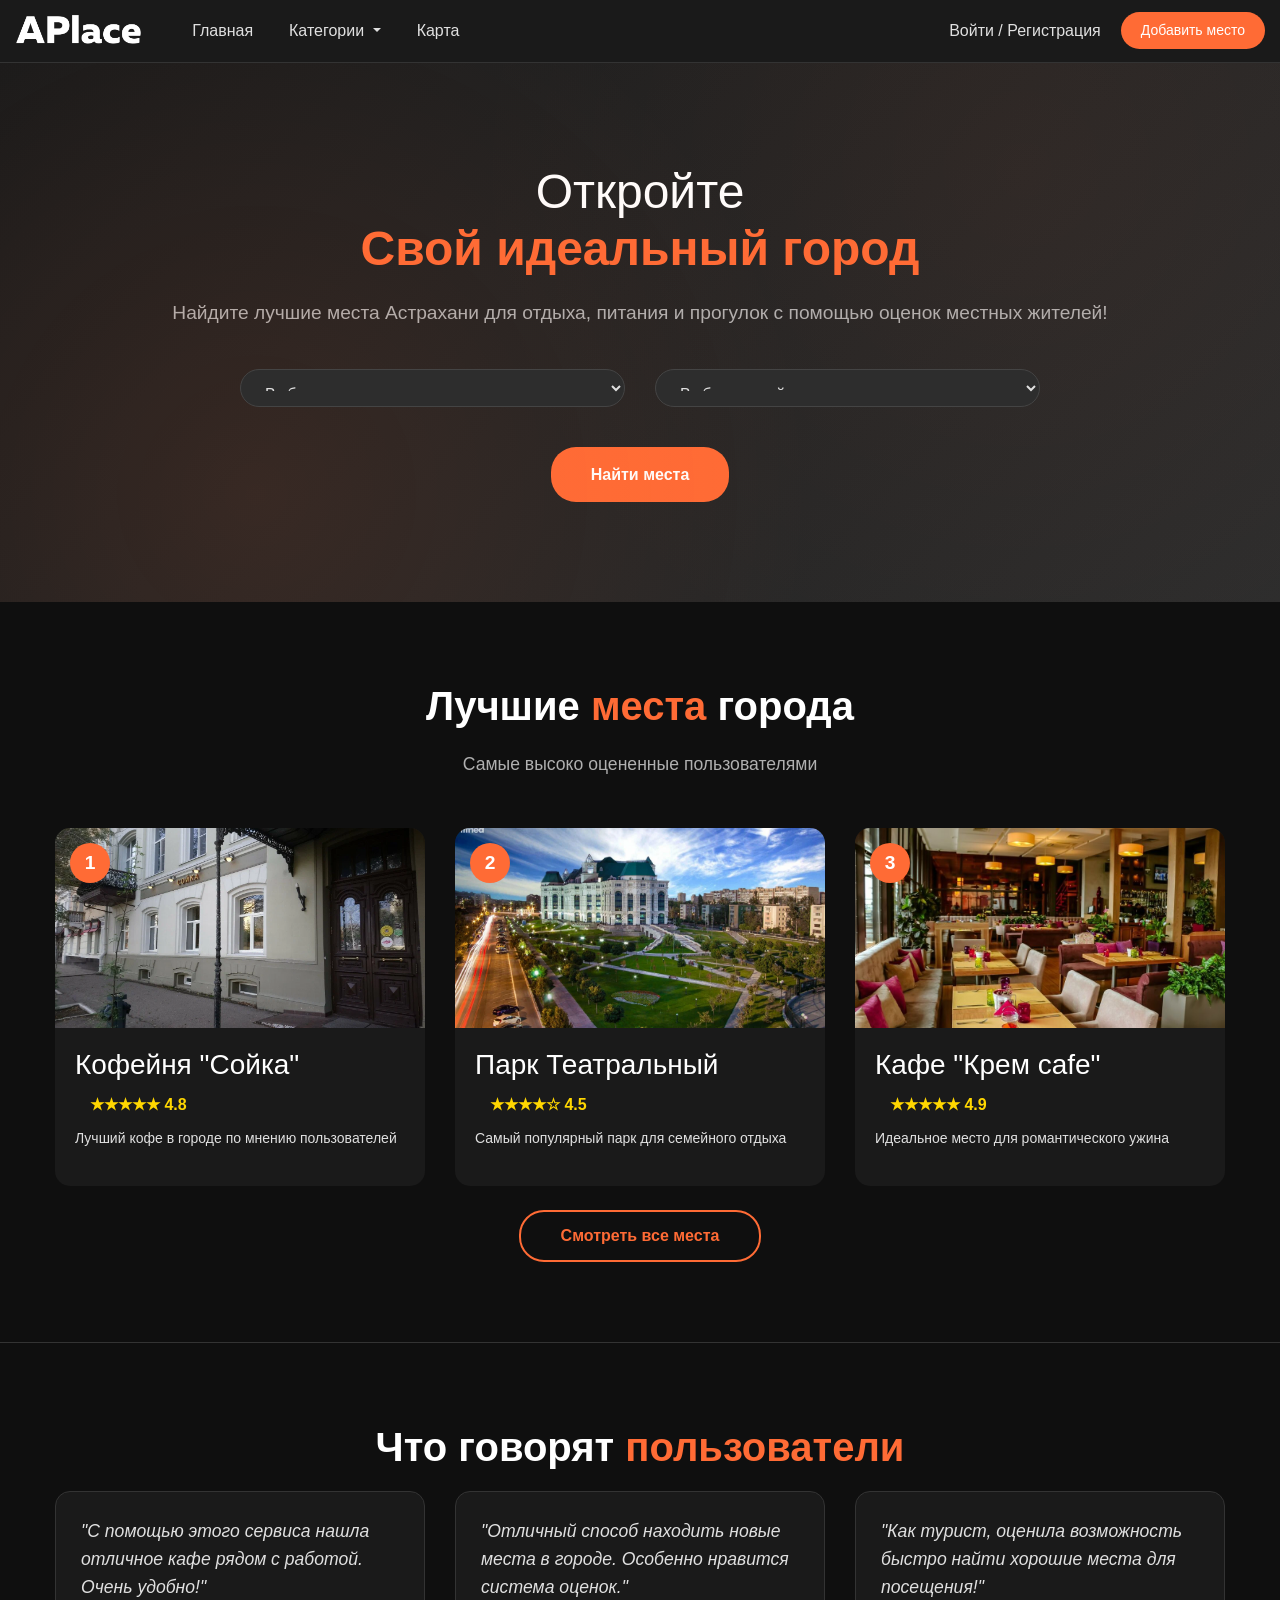
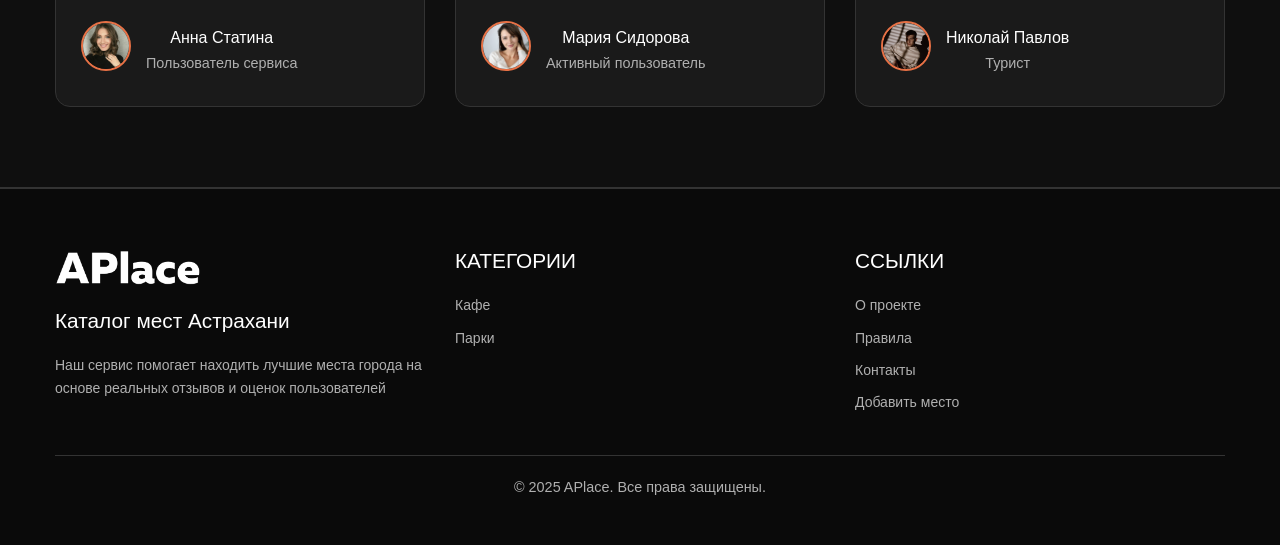
==== index.html @ 0ad6024b "Add files via upload" ====
<!DOCTYPE html>
<html lang="ru">
<head>
    <meta charset="utf-8">
    <meta name="viewport" content="width=device-width, initial-scale=1">
    <title>APlace - Каталог мест Астрахани</title>
    <link rel="stylesheet" href="css/bootstrap.min.css">
    <link rel="stylesheet" href="css/style.css">
</head>

<body>

<header class="header_section">
    <nav class="navbar navbar-expand-lg navbar-light bg-light">
        <div class="container-fluid">
            <a class="navbar-brand" href="index.html">
                <img src="images/logo.png" alt="APlace" class="logo">
            </a>
            <button class="navbar-toggler" type="button" data-toggle="collapse" data-target="#navbarNavDropdown" aria-controls="navbarNavDropdown" aria-expanded="false" aria-label="Toggle navigation">
                <span class="navbar-toggler-icon"></span>
            </button>
            <div class="collapse navbar-collapse" id="navbarNavDropdown">
                <ul class="navbar-nav mr-auto">
                    <li class="nav-item active">
                        <a class="nav-link" href="index.html">Главная</a>
                    </li>
                    <li class="nav-item dropdown">
                        <a class="nav-link dropdown-toggle" href="#" id="navbarDropdownMenuLink" role="button" data-toggle="dropdown" aria-haspopup="true" aria-expanded="false">
                            Категории
                        </a>
                        <div class="dropdown-menu" aria-labelledby="navbarDropdownMenuLink">
                            <a class="dropdown-item" href="catalog.html?category=cafe">Кафе</a>
                            <a class="dropdown-item" href="catalog.html?category=park">Парки</a>
                            <div class="dropdown-divider"></div>
                            <a class="dropdown-item" href="catalog.html">Все категории</a>
                        </div>
                    </li>
                    <li class="nav-item">
                        <a class="nav-link" href="map.html">Карта</a>
                    </li>
                </ul>
                <div class="navbar-actions">
                    <a href="login.html" class="login-text">Войти / Регистрация</a>
                    <a href="add-place.html" class="btn btn-primary">Добавить место</a>
                </div>
            </div>
        </div>
    </nav>
</header>

    <section class="banner_section">
        <div class="container">
            <h1 class="discover_text">Откройте</h1>
            <h1 class="amazing_text">Свой идеальный город</h1>
            <p class="find_text">Найдите лучшие места Астрахани для отдыха, питания и прогулок с помощью оценок местных жителей!</p>
            
            <div class="search-section">
                <form id="searchForm" action="catalog.html" method="get">
                    <div class="row">
                        <div class="col-md-6">
                            <select class="form-control" name="category" id="categorySelect">
                                <option value="">Выберите категорию</option>
                                <option value="cafe">Кафе</option>
                                <option value="park">Парки</option>
                            </select>
                        </div>
                        <div class="col-md-6">
                            <select class="form-control" name="district" id="districtSelect">
                                <option value="">Выберите район</option>
                                <option value="kirov">Кировский</option>
                                <option value="lenin">Ленинский</option>
                            </select>
                        </div>
                    </div>
                    <div class="search-button">
                        <button type="submit" class="btn-search">Найти места</button>
                    </div>
                </form>
            </div>
        </div>
    </section>

    
    <section class="top_places_section">
        <div class="container">
            <h2 class="section-title">Лучшие <span>места</span> города</h2>
            <p class="section-subtitle">Самые высоко оцененные пользователями</p>
            
            <div class="row">
                <div class="col-md-4">
                    <a href="place.html?id=1" class="top-place-card">
                        <div class="place-rank">1</div>
                        <img src="images/m1.webp" alt="Кофейня Сойка">
                        <div class="place-info">
                            <h3>Кофейня "Сойка"</h3>
                            <div class="place-rating">★★★★★ 4.8</div>
                            <p>Лучший кофе в городе по мнению пользователей</p>
                        </div>
                    </a>
                </div>
                <div class="col-md-4">
                    <a href="place.html?id=2" class="top-place-card">
                        <div class="place-rank">2</div>
                        <img src="images/m2.webp" alt="Парк Театральный">
                        <div class="place-info">
                            <h3>Парк Театральный</h3>
                            <div class="place-rating">★★★★☆ 4.5</div>
                            <p>Самый популярный парк для семейного отдыха</p>
                        </div>
                    </a>
                </div>
                <div class="col-md-4">
                    <a href="place.html?id=3" class="top-place-card">
                        <div class="place-rank">3</div>
                        <img src="images/m3.jpeg" alt="Крем cafe">
                        <div class="place-info">
                            <h3>Кафе "Крем cafe"</h3>
                            <div class="place-rating">★★★★★ 4.9</div>
                            <p>Идеальное место для романтического ужина</p>
                        </div>
                    </a>
                </div>
            </div>
            
            <div class="text-center mt-4">
                <a href="catalog.html" class="btn btn-view-all">Смотреть все места</a>
            </div>
        </div>
    </section>

    <section class="reviews_section">
        <div class="container">
            <h2 class="section-title">Что говорят <span>пользователи</span></h2>
            <div class="row">
                <div class="col-md-4">
                    <div class="review-card">
                        <div class="review-text">
                            "С помощью этого сервиса нашла отличное кафе рядом с работой. Очень удобно!"
                        </div>
                        <div class="review-author">
                            <img src="images/user.webp" alt="Анна">
                            <div>
                                <h4>Анна Статина</h4>
                                <p>Пользователь сервиса</p>
                            </div>
                        </div>
                    </div>
                </div>
                <div class="col-md-4">
                    <div class="review-card">
                        <div class="review-text">
                            "Отличный способ находить новые места в городе. Особенно нравится система оценок."
                        </div>
                        <div class="review-author">
                            <img src="images/user2.jpg" alt="Мария">
                            <div>
                                <h4>Мария Сидорова</h4>
                                <p>Активный пользователь</p>
                            </div>
                        </div>
                    </div>
                </div>
                <div class="col-md-4">
                    <div class="review-card">
                        <div class="review-text">
                            "Как турист, оценила возможность быстро найти хорошие места для посещения!"
                        </div>
                        <div class="review-author">
                            <img src="images/user3.jpg" alt="Николай">
                            <div>
                                <h4>Николай Павлов</h4>
                                <p>Турист</p>
                            </div>
                        </div>
                    </div>
                </div>
            </div>
        </div>
    </section>

    <footer class="footer_section">
        <div class="container">
            <div class="row">
                <div class="col-md-4">
                    <img src="images/logo.png" alt="APlace" class="footer-logo">
                    <h3>Каталог мест Астрахани</h3>
                    <p>Наш сервис помогает находить лучшие места города на основе реальных отзывов и оценок пользователей</p>
                </div>
                <div class="col-md-4">
                    <h3>КАТЕГОРИИ</h3>
                    <div class="footer-links">
                        <a href="catalog.html?category=cafe">Кафе</a>
                        <a href="catalog.html?category=park">Парки</a>
                    </div>
                </div>
                <div class="col-md-4">
                    <h3>ССЫЛКИ</h3>
                    <div class="footer-links">
                        <a href="about.html">О проекте</a>
                        <a href="rules.html">Правила</a>
                        <a href="contact.html">Контакты</a>
                        <a href="add-place.html">Добавить место</a>
                    </div>
                </div>
            </div>
            <div class="copyright">
                <p>© 2025 APlace. Все права защищены.</p>
            </div>
        </div>
    </footer>

    <script src="js/jquery.min.js"></script>
    <script src="js/popper.min.js"></script>
    <script src="js/bootstrap.bundle.min.js"></script>
    
</body>
</html>
---- css/style.css ----
/* style.css */
* {
    box-sizing: border-box;
    transition: ease all 0.3s;
}

body {
    color: #e0e0e0;
    font-size: 14px;
    font-family: 'Poppins', sans-serif;
    line-height: 1.6;
    font-weight: normal;
    margin: 0;
    padding: 0;
    background: #0f0f0f;
}

/* Header - FIXED DARK VERSION */
.header_section {
    background: #1a1a1a !important;
    padding: 10px 0;
    width: 100%;
    border-bottom: 1px solid #333;
}

.navbar {
    padding: 0;
    background: #1a1a1a !important;
}

.bg-light {
    background-color: #1a1a1a !important;
}

.navbar-light {
    background-color: #1a1a1a !important;
}

.navbar-light .navbar-toggler {
    border-color: #444;
    background: #2d2d2d;
}

.navbar-light .navbar-toggler-icon {
    background-image: url("data:image/svg+xml,%3csvg xmlns='http://www.w3.org/2000/svg' viewBox='0 0 30 30'%3e%3cpath stroke='rgba%28255, 255, 255, 0.8%29' stroke-linecap='round' stroke-miterlimit='10' stroke-width='2' d='M4 7h22M4 15h22M4 23h22'/%3e%3c/svg%3e");
}

.navbar-brand {
    padding: 0;
    margin-right: 30px;
}

.navbar-brand img,
.logo img {
    max-height: 35px !important;
    width: auto !important;
    height: auto !important;
    filter: brightness(0) invert(1);
}

.navbar-nav .nav-link {
    color: #e0e0e0 !important;
    font-weight: 500;
    margin: 0 10px;
    font-size: 16px;
}

.navbar-nav .nav-link:hover {
    color: #ff6b35 !important;
}

.navbar-actions {
    display: flex;
    align-items: center;
    gap: 20px;
}

.login-text {
    color: #e0e0e0;
    font-weight: 500;
    text-decoration: none;
    font-size: 16px;
}

.login-text:hover {
    color: #ff6b35;
    text-decoration: none;
}

.btn-primary {
    background: #ff6b35;
    border: none;
    border-radius: 25px;
    padding: 8px 20px;
    font-size: 14px;
    color: white;
}

.btn-primary:hover {
    background: #e55a2b;
    color: white;
}

/* Dropdown styles */
.dropdown-menu {
    border: 1px solid #333;
    box-shadow: 0 5px 15px rgba(0,0,0,0.3);
    border-radius: 10px;
    background: #1a1a1a;
}

.dropdown-item {
    padding: 8px 20px;
    color: #e0e0e0;
}

.dropdown-item:hover {
    background: #2d2d2d;
    color: #ff6b35;
}

/* Banner */
.banner_section {
    background: linear-gradient(135deg, #1a1a1a 0%, #2d2d2d 100%);
    color: white;
    padding: 100px 0;
    text-align: center;
    position: relative;
    overflow: hidden;
}

.banner_section::before {
    content: '';
    position: absolute;
    top: 0;
    left: 0;
    right: 0;
    bottom: 0;
    background: 
        radial-gradient(circle at 20% 80%, rgba(255, 107, 53, 0.1) 0%, transparent 50%),
        radial-gradient(circle at 80% 20%, rgba(255, 107, 53, 0.05) 0%, transparent 50%);
    pointer-events: none;
}

.discover_text {
    font-size: 3rem;
    font-weight: 300;
    margin-bottom: 0;
    color: #ffffff;
}

.amazing_text {
    font-size: 3rem;
    font-weight: 700;
    color: #ff6b35;
    margin-bottom: 20px;
}

.find_text {
    font-size: 1.2rem;
    margin-bottom: 40px;
    color: #b0b0b0;
}

.search-section {
    max-width: 800px;
    margin: 0 auto;
}

.form-control {
    border-radius: 25px;
    border: 1px solid #444;
    padding: 15px 20px;
    margin-bottom: 20px;
    font-size: 16px;
    background: #2d2d2d;
    color: #e0e0e0;
}

.form-control:focus {
    border-color: #ff6b35;
    background: #333;
    color: #ffffff;
    box-shadow: 0 0 0 0.2rem rgba(255, 107, 53, 0.25);
}

.btn-search {
    background: #ff6b35;
    color: white;
    padding: 15px 40px;
    border-radius: 25px;
    font-weight: 600;
    text-decoration: none;
    display: inline-block;
    margin-top: 20px;
    border: none;
    font-size: 16px;
}

.btn-search:hover {
    background: #e55a2b;
    color: white;
    text-decoration: none;
}

/* Sections */
.section-title {
    text-align: center;
    font-size: 2.5rem;
    margin-bottom: 20px;
    font-weight: 700;
    color: #ffffff;
}

.section-title span {
    color: #ff6b35;
}

.section-subtitle {
    text-align: center;
    color: #b0b0b0;
    margin-bottom: 50px;
    font-size: 1.1rem;
}

/* How it works */
.work_section {
    background: #1a1a1a;
    padding: 80px 0;
    border-bottom: 1px solid #333;
}

.step-item {
    text-align: center;
    padding: 30px 20px;
}

.step-number {
    background: #ff6b35;
    color: white;
    width: 60px;
    height: 60px;
    border-radius: 50%;
    display: flex;
    align-items: center;
    justify-content: center;
    font-size: 1.5rem;
    font-weight: bold;
    margin: 0 auto 20px;
}

.step-item h3 {
    font-size: 1.3rem;
    margin-bottom: 15px;
    color: #ffffff;
}

.step-item p {
    color: #b0b0b0;
    line-height: 1.6;
}

/* Places */
.places_section {
    padding: 80px 0;
    background: #0f0f0f;
    border-bottom: 1px solid #333;
}

.place-card {
    background: #1a1a1a;
    border-radius: 15px;
    margin-bottom: 30px;
    overflow: hidden;
    transition: all 0.3s ease;
    border: 1px solid #333;
}

.place-card:hover {
    transform: translateY(-5px);
    border-color: #ff6b35;
    box-shadow: 0 10px 30px rgba(255, 107, 53, 0.2);
}

.place-image {
    width: 100%;
    height: 200px;
    object-fit: cover;
    filter: grayscale(30%);
}

.place-category {
    background: #ff6b35;
    color: white;
    padding: 5px 15px;
    display: inline-block;
    border-radius: 15px;
    margin: 15px;
    font-size: 0.9rem;
    font-weight: 500;
}

.place-title {
    padding: 0 15px;
    font-size: 1.2rem;
    margin-bottom: 10px;
    color: #ffffff;
}

.place-rating {
    padding: 0 15px;
    color: #ffd700;
    font-weight: bold;
    margin-bottom: 10px;
    font-size: 1rem;
}

.place-description {
    padding: 0 15px 20px;
    color: #b0b0b0;
    margin: 0;
    line-height: 1.5;
}

/* Map */
.map_section {
    padding: 80px 0;
    background: #1a1a1a;
    border-bottom: 1px solid #333;
}

.map-container {
    border-radius: 15px;
    overflow: hidden;
    border: 1px solid #333;
}

/* Reviews */
.reviews_section {
    padding: 80px 0;
    background: #0f0f0f;
    border-bottom: 1px solid #333;
}

.review-item {
    background: #1a1a1a;
    border-radius: 15px;
    padding: 30px;
    border: 1px solid #333;
}

.review-content {
    display: flex;
    align-items: center;
    gap: 30px;
}

.review-author {
    text-align: center;
    flex-shrink: 0;
}

.review-author img {
    width: 80px;
    height: 80px;
    border-radius: 50%;
    object-fit: cover;
    margin-bottom: 10px;
    border: 3px solid #ff6b35;
    filter: grayscale(20%);
}

.review-author h4 {
    margin: 0 0 5px 0;
    color: #ffffff;
    font-size: 1.2rem;
}

.review-place {
    color: #ff6b35;
    font-weight: 500;
    margin: 5px 0;
    font-size: 1rem;
}

.review-rating {
    color: #ffd700;
    font-size: 1.1rem;
}

.review-text {
    flex: 1;
}

.review-text p {
    font-size: 1.1rem;
    line-height: 1.6;
    color: #e0e0e0;
    margin: 0;
}

/* Contact */
.contact_section {
    padding: 80px 0;
    background: #1a1a1a;
}

.contact-form {
    max-width: 600px;
    margin: 0 auto;
}

.contact-form input,
.contact-form textarea {
    width: 100%;
    padding: 15px;
    margin-bottom: 20px;
    border: 1px solid #444;
    border-radius: 10px;
    font-size: 1rem;
    font-family: 'Poppins', sans-serif;
    background: #2d2d2d;
    color: #e0e0e0;
}

.contact-form input:focus,
.contact-form textarea:focus {
    border-color: #ff6b35;
    background: #333;
    color: #ffffff;
    box-shadow: 0 0 0 0.2rem rgba(255, 107, 53, 0.25);
}

.contact-form textarea {
    height: 120px;
    resize: vertical;
}

.btn-submit {
    background: #ff6b35;
    color: white;
    border: none;
    padding: 15px 40px;
    border-radius: 25px;
    font-size: 1.1rem;
    font-weight: 600;
    cursor: pointer;
    display: block;
    margin: 0 auto;
    transition: background 0.3s ease;
}

.btn-submit:hover {
    background: #e55a2b;
}

/* Footer */
.footer_section {
    background: #0a0a0a;
    color: #b0b0b0;
    padding: 60px 0 30px;
    border-top: 1px solid #333;
}

.footer-logo {
    max-height: 40px;
    margin-bottom: 20px;
    filter: brightness(0) invert(1);
}

.footer_section h3 {
    color: #ffffff;
    font-size: 1.3rem;
    margin-bottom: 20px;
}

.footer_section p {
    color: #b0b0b0;
    line-height: 1.6;
}

.footer-links {
    display: flex;
    flex-direction: column;
    gap: 10px;
}

.footer-links a {
    color: #b0b0b0;
    text-decoration: none;
    transition: color 0.3s ease;
}

.footer-links a:hover {
    color: #ff6b35;
    text-decoration: none;
}

.copyright {
    text-align: center;
    margin-top: 40px;
    padding-top: 20px;
    border-top: 1px solid #333;
    color: #666;
    font-size: 0.9rem;
}

/* Responsive */
@media (max-width: 768px) {
    .discover_text,
    .amazing_text {
        font-size: 2rem;
    }
    
    .section-title {
        font-size: 2rem;
    }
    
    .review-content {
        flex-direction: column;
        text-align: center;
    }
    
    .navbar-actions {
        flex-direction: column;
        gap: 10px;
        margin-top: 15px;
    }
    
    .navbar-brand img,
    .logo img {
        max-height: 30px !important;
    }
    
    .btn-primary {
        padding: 6px 15px;
        font-size: 13px;
    }
    
    .login-text {
        font-size: 14px;
    }
}

@media (max-width: 576px) {
    .banner_section {
        padding: 60px 0;
    }
    
    .discover_text,
    .amazing_text {
        font-size: 1.8rem;
    }
    
    .find_text {
        font-size: 1rem;
    }
    
    .section-title {
        font-size: 1.8rem;
    }
    
    .work_section,
    .places_section,
    .map_section,
    .reviews_section,
    .contact_section {
        padding: 60px 0;
    }
}

/* Utility classes */
.container {
    max-width: 1200px;
}

.row {
    margin: 0 -15px;
}

.col-md-6, .col-md-8, .col-lg-3, .col-md-4 {
    padding: 0 15px;
}

/* Selection color */
::selection {
    background: #ff6b35;
    color: white;
}

::-moz-selection {
    background: #ff6b35;
    color: white;
}

/* Scrollbar styling for webkit browsers */
::-webkit-scrollbar {
    width: 8px;
}

::-webkit-scrollbar-track {
    background: #1a1a1a;
}

::-webkit-scrollbar-thumb {
    background: #ff6b35;
    border-radius: 4px;
}

::-webkit-scrollbar-thumb:hover {
    background: #e55a2b;
}

/* Fix for navbar dropdowns */
.navbar-light .navbar-nav .nav-link.show {
    color: #ff6b35 !important;
}

.navbar-light .navbar-nav .dropdown-menu {
    background: #1a1a1a;
    border: 1px solid #333;
}

.navbar-light .navbar-nav .dropdown-item {
    color: #e0e0e0;
}

.navbar-light .navbar-nav .dropdown-item:hover {
    background: #2d2d2d;
    color: #ff6b35;
}

/* Добавить в конец style.css */

/* Категории на главной */
.categories_section {
    padding: 80px 0;
    background: #1a1a1a;
    border-bottom: 1px solid #333;
}

.category-card {
    display: block;
    text-align: center;
    padding: 30px 20px;
    background: #2d2d2d;
    border-radius: 15px;
    text-decoration: none;
    color: #e0e0e0;
    transition: all 0.3s ease;
    height: 100%;
}

.category-card:hover {
    background: #ff6b35;
    color: white;
    text-decoration: none;
    transform: translateY(-5px);
}

.category-icon {
    font-size: 3rem;
    color: #ff6b35;
    margin-bottom: 20px;
}

.category-card:hover .category-icon {
    color: white;
}

.category-card h3 {
    color: white;
    margin-bottom: 10px;
}

/* Лучшие места */
.top_places_section {
    padding: 80px 0;
    background: #0f0f0f;
    border-bottom: 1px solid #333;
}

.top-place-card {
    display: block;
    position: relative;
    background: #1a1a1a;
    border-radius: 15px;
    overflow: hidden;
    text-decoration: none;
    color: #e0e0e0;
    transition: all 0.3s ease;
    height: 100%;
}

.top-place-card:hover {
    transform: translateY(-5px);
    text-decoration: none;
    color: #e0e0e0;
}

.place-rank {
    position: absolute;
    top: 15px;
    left: 15px;
    background: #ff6b35;
    color: white;
    width: 40px;
    height: 40px;
    border-radius: 50%;
    display: flex;
    align-items: center;
    justify-content: center;
    font-size: 1.2rem;
    font-weight: bold;
    z-index: 2;
}

.top-place-card img {
    width: 100%;
    height: 200px;
    object-fit: cover;
}

.place-info {
    padding: 20px;
}

.place-info h3 {
    color: white;
    margin-bottom: 10px;
}

.btn-view-all {
    background: transparent;
    color: #ff6b35;
    border: 2px solid #ff6b35;
    padding: 12px 40px;
    border-radius: 25px;
    text-decoration: none;
    font-weight: 600;
    transition: all 0.3s ease;
}

.btn-view-all:hover {
    background: #ff6b35;
    color: white;
    text-decoration: none;
}

/* Каталог */
.catalog-header {
    background: linear-gradient(135deg, #1a1a1a 0%, #2d2d2d 100%);
    padding: 60px 0;
    text-align: center;
    border-bottom: 1px solid #333;
}

.catalog-header h1 {
    color: white;
    font-size: 2.5rem;
    margin-bottom: 10px;
}

.catalog-header p {
    color: #b0b0b0;
    font-size: 1.2rem;
}

/* Фильтры */
.filters-sidebar {
    background: #1a1a1a;
    padding: 25px;
    border-radius: 15px;
    border: 1px solid #333;
}

.filters-sidebar h3 {
    color: white;
    margin-bottom: 25px;
    font-size: 1.3rem;
}

.filter-group {
    margin-bottom: 25px;
}

.filter-group h4 {
    color: #b0b0b0;
    font-size: 1rem;
    margin-bottom: 15px;
    font-weight: 500;
}

.filter-options {
    padding-left: 10px;
}

.form-check {
    margin-bottom: 10px;
}

.form-check-input {
    background-color: #2d2d2d;
    border-color: #444;
}

.form-check-input:checked {
    background-color: #ff6b35;
    border-color: #ff6b35;
}

.form-check-label {
    color: #e0e0e0;
    cursor: pointer;
}

.btn-apply-filters {
    background: #ff6b35;
    color: white;
    border: none;
    padding: 10px 15px;
    border-radius: 25px;
    width: 100%;
    margin-bottom: 10px;
    font-weight: 600;
    font-size: 14px;
    white-space: nowrap;
    overflow: hidden;
    text-overflow: ellipsis;
    max-width: 100%;
    box-sizing: border-box;
}

.btn-clear-filters {
    background: transparent;
    color: #b0b0b0;
    border: 1px solid #444;
    padding: 10px 15px;
    border-radius: 25px;
    width: 100%;
    font-size: 14px;
    white-space: nowrap;
    overflow: hidden;
    text-overflow: ellipsis;
    max-width: 100%;
    box-sizing: border-box;
}

/* Инструменты каталога */
.catalog-tools {
    display: flex;
    justify-content: space-between;
    align-items: center;
    margin-bottom: 30px;
    padding: 20px;
    background: #1a1a1a;
    border-radius: 15px;
    border: 1px solid #333;
}

.sorting {
    display: flex;
    align-items: center;
    gap: 15px;
}

.sorting label {
    color: #b0b0b0;
    margin: 0;
}

.sorting select {
    width: 200px;
    background: #2d2d2d;
    color: #e0e0e0;
    border: 1px solid #444;
}

.results-count {
    color: #b0b0b0;
    font-size: 1rem;
}

.results-count span {
    color: #ff6b35;
    font-weight: 600;
}

/* КАРТОЧКА В КАТАЛОГЕ - ИСПРАВЛЕННАЯ ВЕРСИЯ */
.catalog-place-card {
    background: #1a1a1a;
    border-radius: 15px;
    overflow: hidden;
    transition: all 0.3s ease;
    border: 1px solid #333;
    height: 100%;
    margin-bottom: 30px;
    display: flex;
    flex-direction: column;
}

.catalog-place-card:hover {
    border-color: #ff6b35;
    transform: translateY(-5px);
    box-shadow: 0 10px 30px rgba(255, 107, 53, 0.2);
}

.catalog-place-card img {
    width: 100%;
    height: 200px;
    object-fit: cover;
    display: block;
}

.catalog-place-content {
    padding: 20px;
    flex: 1;
    display: flex;
    flex-direction: column;
}

/* Категория - первая строка */
.place-category-badge {
    background: #ff6b35;
    color: white;
    padding: 6px 14px;
    border-radius: 15px;
    font-size: 0.85rem;
    font-weight: 600;
    text-transform: uppercase;
    display: inline-block;
    margin-bottom: 15px;
    align-self: flex-start;
    letter-spacing: 0.5px;
}

/* Название - вторая строка */
.catalog-place-content h3 {
    color: white;
    font-size: 1.35rem;
    margin: 0 0 12px 0;
    line-height: 1.4;
    font-weight: 600;
    padding: 0;
}

/* Рейтинг - третья строка */
.place-rating-badge {
    color: #ffd700;
    font-weight: bold;
    font-size: 1.15rem;
    margin-bottom: 15px;
    display: block;
    padding: 0;
}

/* Адрес - четвёртая строка */
.place-address {
    color: #b0b0b0;
    font-size: 0.95rem;
    margin-bottom: 18px;
    display: flex;
    align-items: flex-start;
    gap: 10px;
    line-height: 1.5;
}

.place-address i {
    color: #ff6b35;
    font-size: 1rem;
    flex-shrink: 0;
    margin-top: 2px;
}

.place-address span {
    flex: 1;
}

/* Описание - пятая строка */
.place-description-short {
    color: #b0b0b0;
    font-size: 0.95rem;
    margin-bottom: 25px;
    line-height: 1.6;
    flex: 1;
    padding: 0;
}

/* Футер карточки - шестая строка */
.place-footer {
    display: flex;
    justify-content: space-between;
    align-items: center;
    margin-top: auto;
    padding-top: 18px;
    border-top: 1px solid #333;
}

.btn-view-details {
    background: #333;
    color: white;
    padding: 9px 22px;
    border-radius: 20px;
    text-decoration: none;
    font-size: 0.95rem;
    transition: all 0.3s ease;
    border: none;
    cursor: pointer;
    font-weight: 500;
    min-width: 120px;
    text-align: center;
}

.btn-view-details:hover {
    background: #ff6b35;
    color: white;
    text-decoration: none;
    transform: translateY(-2px);
}

.reviews-count {
    color: #b0b0b0;
    font-size: 0.95rem;
    font-weight: 500;
}

/* Кнопка загрузки */
.btn-load-more {
    background: #ff6b35;
    color: white;
    border: none;
    padding: 12px 40px;
    border-radius: 25px;
    font-weight: 600;
    font-size: 1rem;
    cursor: pointer;
    transition: background 0.3s ease;
    display: block;
    margin: 30px auto;
}

.btn-load-more:hover {
    background: #e55a2b;
    color: white;
}

/* Отзывы на главной */
.review-card {
    background: #1a1a1a;
    border-radius: 15px;
    padding: 25px;
    border: 1px solid #333;
    height: 100%;
}

.review-text {
    color: #e0e0e0;
    font-style: italic;
    margin-bottom: 20px;
    font-size: 1.1rem;
    line-height: 1.6;
}

.review-author {
    display: flex;
    align-items: center;
    gap: 15px;
}

.review-author img {
    width: 50px;
    height: 50px;
    border-radius: 50%;
    object-fit: cover;
    border: 2px solid #ff6b35;
}

.review-author h4 {
    color: white;
    margin: 0 0 5px 0;
    font-size: 1rem;
}

.review-author p {
    color: #b0b0b0;
    margin: 0;
    font-size: 0.9rem;
}

/* Адаптивность для каталога */
@media (max-width: 992px) {
    .catalog-place-card img {
        height: 180px;
    }
    
    .catalog-place-content h3 {
        font-size: 1.25rem;
    }
    
    .place-description-short {
        font-size: 0.9rem;
    }
}

@media (max-width: 768px) {
    .catalog-tools {
        flex-direction: column;
        gap: 15px;
        align-items: stretch;
    }
    
    .sorting {
        flex-direction: column;
        align-items: stretch;
        width: 100%;
    }
    
    .sorting select {
        width: 100%;
    }
    
    .results-count {
        text-align: center;
        width: 100%;
    }
    
    .catalog-place-card img {
        height: 160px;
    }
    
    .place-footer {
        flex-direction: column;
        gap: 12px;
        align-items: stretch;
    }
    
    .btn-view-details {
        width: 100%;
        margin-bottom: 5px;
    }
    
    .reviews-count {
        text-align: center;
        width: 100%;
    }
}

@media (max-width: 576px) {
    .catalog-header h1 {
        font-size: 2rem;
    }
    
    .catalog-header p {
        font-size: 1rem;
    }
    
    .catalog-place-card img {
        height: 140px;
    }
    
    .catalog-place-content {
        padding: 15px;
    }
    
    .catalog-place-content h3 {
        font-size: 1.15rem;
    }
    
    .place-category-badge {
        font-size: 0.8rem;
        padding: 5px 12px;
        margin-bottom: 12px;
    }
    
    .place-rating-badge {
        font-size: 1rem;
        margin-bottom: 12px;
    }
    
    .place-address {
        font-size: 0.9rem;
        margin-bottom: 15px;
    }
    
    .place-description-short {
        font-size: 0.85rem;
        margin-bottom: 20px;
    }
    
    .btn-view-details {
        padding: 8px 15px;
        font-size: 0.9rem;
        min-width: 100px;
    }
    
    .reviews-count {
        font-size: 0.9rem;
    }
}

.place-reviews-bottom {
    display: flex;
    justify-content: center;
    align-items: center;
    padding-top: 12px;
    margin-top: 10px;
    border-top: 1px solid #333;
}

.reviews-count {
    color: #b0b0b0;
    font-size: 0.95rem;
    font-weight: 500;
}

/* Адаптивные стили */
@media (max-width: 768px) {
    .place-reviews-bottom {
        padding-top: 10px;
        margin-top: 8px;
    }
    
    .reviews-count {
        font-size: 0.9rem;
    }
}

.search-input {
    background: #2d2d2d;
    border: 1px solid #444;
    color: #e0e0e0;
    border-radius: 25px;
    padding: 10px 15px;
    font-size: 14px;
    width: 100%;
}

.search-input:focus {
    border-color: #ff6b35;
    background: #333;
    color: #ffffff;
    box-shadow: 0 0 0 0.2rem rgba(255, 107, 53, 0.25);
}

.map-container-large {
    height: 600px;
    border-radius: 15px;
    overflow: hidden;
    border: 1px solid #333;
    margin-bottom: 20px;
}

.map-sidebar {
    background: #1a1a1a;
    padding: 25px;
    border-radius: 15px;
    border: 1px solid #333;
    height: 100%;
}

.map-sidebar h3 {
    color: white;
    margin-bottom: 25px;
    font-size: 1.3rem;
}

.places-list {
    max-height: 400px;
    overflow-y: auto;
    margin-top: 20px;
}

.place-list-item {
    background: #2d2d2d;
    border-radius: 10px;
    padding: 15px;
    margin-bottom: 15px;
    border: 1px solid #333;
    transition: all 0.3s ease;
}

.place-list-item:hover {
    border-color: #ff6b35;
    transform: translateY(-2px);
}

.place-list-item.selected {
    border-color: #2196F3;
    box-shadow: 0 0 0 2px rgba(33, 150, 243, 0.3);
}

.place-list-header {
    display: flex;
    justify-content: space-between;
    align-items: center;
    margin-bottom: 10px;
}

.place-list-category {
    background: #ff6b35;
    color: white;
    padding: 4px 12px;
    border-radius: 15px;
    font-size: 0.8rem;
    font-weight: 500;
}

.place-list-item[data-place-id="2"] .place-list-category {
    background: #4CAF50;
}

.place-list-rating {
    color: #ffd700;
    font-weight: bold;
    font-size: 0.9rem;
}

.place-list-title {
    color: white;
    font-size: 1.1rem;
    margin-bottom: 5px;
    font-weight: 600;
}

.place-list-address {
    color: #b0b0b0;
    font-size: 0.9rem;
    margin-bottom: 10px;
    display: flex;
    align-items: center;
    gap: 8px;
}

.place-list-address:before {
    content: "📍";
    font-size: 0.8rem;
}

.place-list-desc {
    color: #b0b0b0;
    font-size: 0.9rem;
    line-height: 1.4;
    margin-bottom: 15px;
}

.btn-view-on-map {
    background: #333;
    color: white;
    border: none;
    padding: 8px 16px;
    border-radius: 20px;
    font-size: 0.9rem;
    width: 100%;
    transition: all 0.3s ease;
    cursor: pointer;
}

.btn-view-on-map:hover {
    background: #ff6b35;
    color: white;
}

.map-legend {
    display: flex;
    justify-content: center;
    gap: 20px;
    background: #1a1a1a;
    padding: 15px;
    border-radius: 10px;
    border: 1px solid #333;
    margin-top: 20px;
}

.legend-item {
    display: flex;
    align-items: center;
    gap: 10px;
    color: #e0e0e0;
}

.legend-color {
    width: 20px;
    height: 20px;
    border-radius: 50%;
    border: 2px solid white;
}

/* Стили для всплывающего окна карты */
.map-popup {
    color: #333;
    min-width: 250px;
}

.map-popup h4 {
    color: #1a1a1a;
    margin-bottom: 10px;
    font-size: 1.1rem;
}

.popup-rating {
    color: #ffd700;
    font-weight: bold;
    margin-bottom: 10px;
}

.popup-address {
    color: #666;
    font-size: 0.9rem;
    margin-bottom: 10px;
    display: flex;
    align-items: center;
    gap: 5px;
}

.popup-address i {
    color: #ff6b35;
}

.popup-desc {
    color: #555;
    font-size: 0.9rem;
    line-height: 1.4;
    margin-bottom: 15px;
}

.popup-footer {
    display: flex;
    justify-content: space-between;
    align-items: center;
}

.popup-reviews {
    color: #666;
    font-size: 0.9rem;
}

.btn-popup-details {
    background: #ff6b35;
    color: white;
    padding: 6px 12px;
    border-radius: 15px;
    text-decoration: none;
    font-size: 0.9rem;
    transition: all 0.3s ease;
}

.btn-popup-details:hover {
    background: #e55a2b;
    color: white;
    text-decoration: none;
}

/* Стили для маркеров */
.custom-marker {
    background: transparent;
    border: none;
}

/* Полоса прокрутки для списка мест */
.places-list::-webkit-scrollbar {
    width: 6px;
}

.places-list::-webkit-scrollbar-track {
    background: #2d2d2d;
    border-radius: 3px;
}

.places-list::-webkit-scrollbar-thumb {
    background: #ff6b35;
    border-radius: 3px;
}

.places-list::-webkit-scrollbar-thumb:hover {
    background: #e55a2b;
}

/* Адаптивность */
@media (max-width: 992px) {
    .map-container-large {
        height: 400px;
    }
}

@media (max-width: 768px) {
    .map-container-large {
        height: 300px;
        margin-bottom: 15px;
    }
    
    .map-legend {
        flex-direction: column;
        gap: 10px;
        align-items: flex-start;
    }
    
    .places-list {
        max-height: 300px;
    }
}

@media (max-width: 576px) {
    .map-container-large {
        height: 250px;
    }
    
    .place-list-item {
        padding: 12px;
    }
    
    .place-list-title {
        font-size: 1rem;
    }
    
    .place-list-desc {
        font-size: 0.85rem;
    }
}
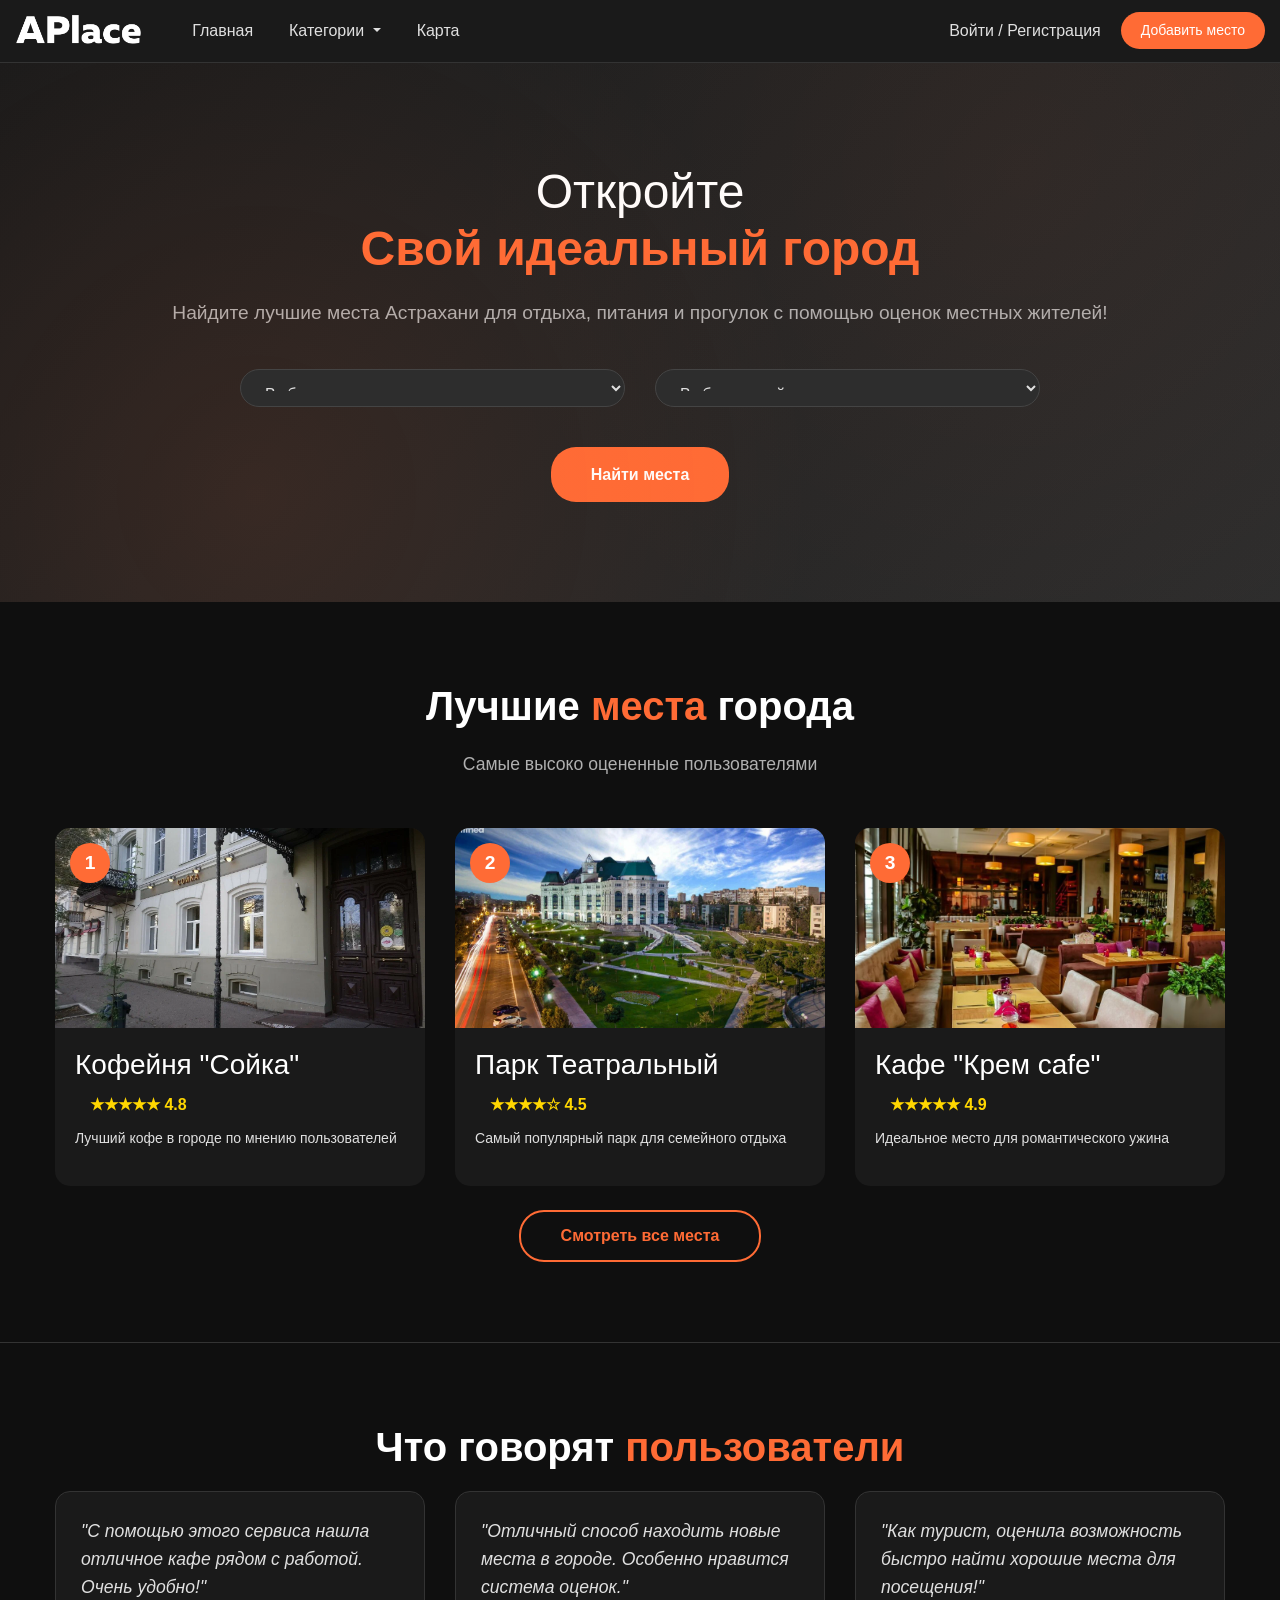
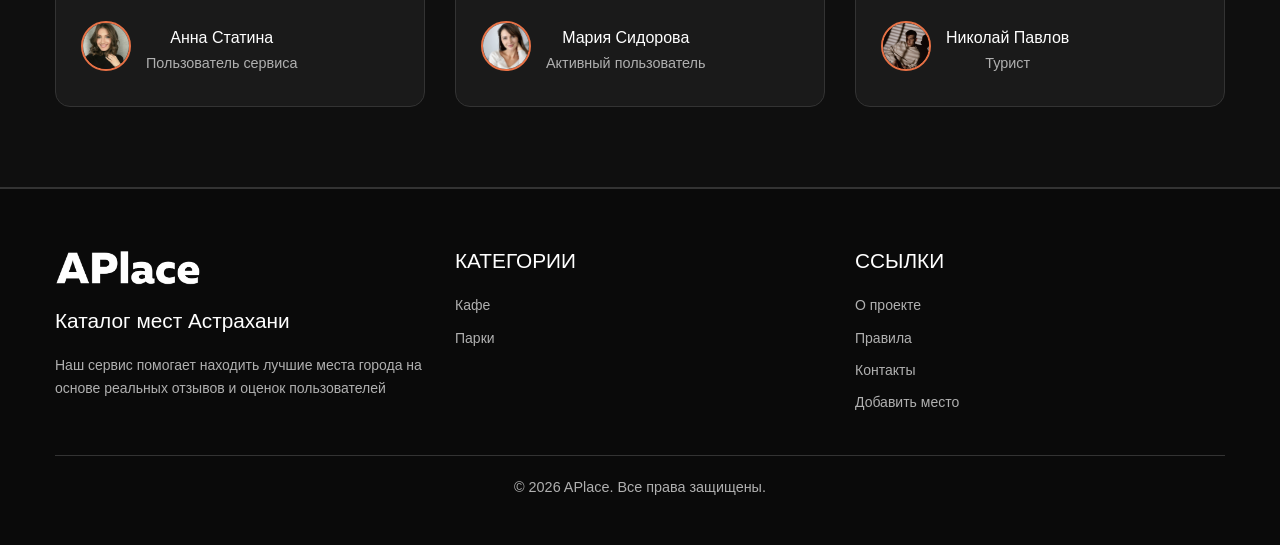
==== commit 437b2983: "Update index.html" ====
--- a/index.html
+++ b/index.html
@@ -204,7 +204,7 @@
                 </div>
             </div>
             <div class="copyright">
-                <p>© 2025 APlace. Все права защищены.</p>
+                <p>© 2026 APlace. Все права защищены.</p>
             </div>
         </div>
     </footer>
@@ -214,4 +214,8 @@
     <script src="js/bootstrap.bundle.min.js"></script>
     
 </body>
-</html>+
+</html>
+
+
+
